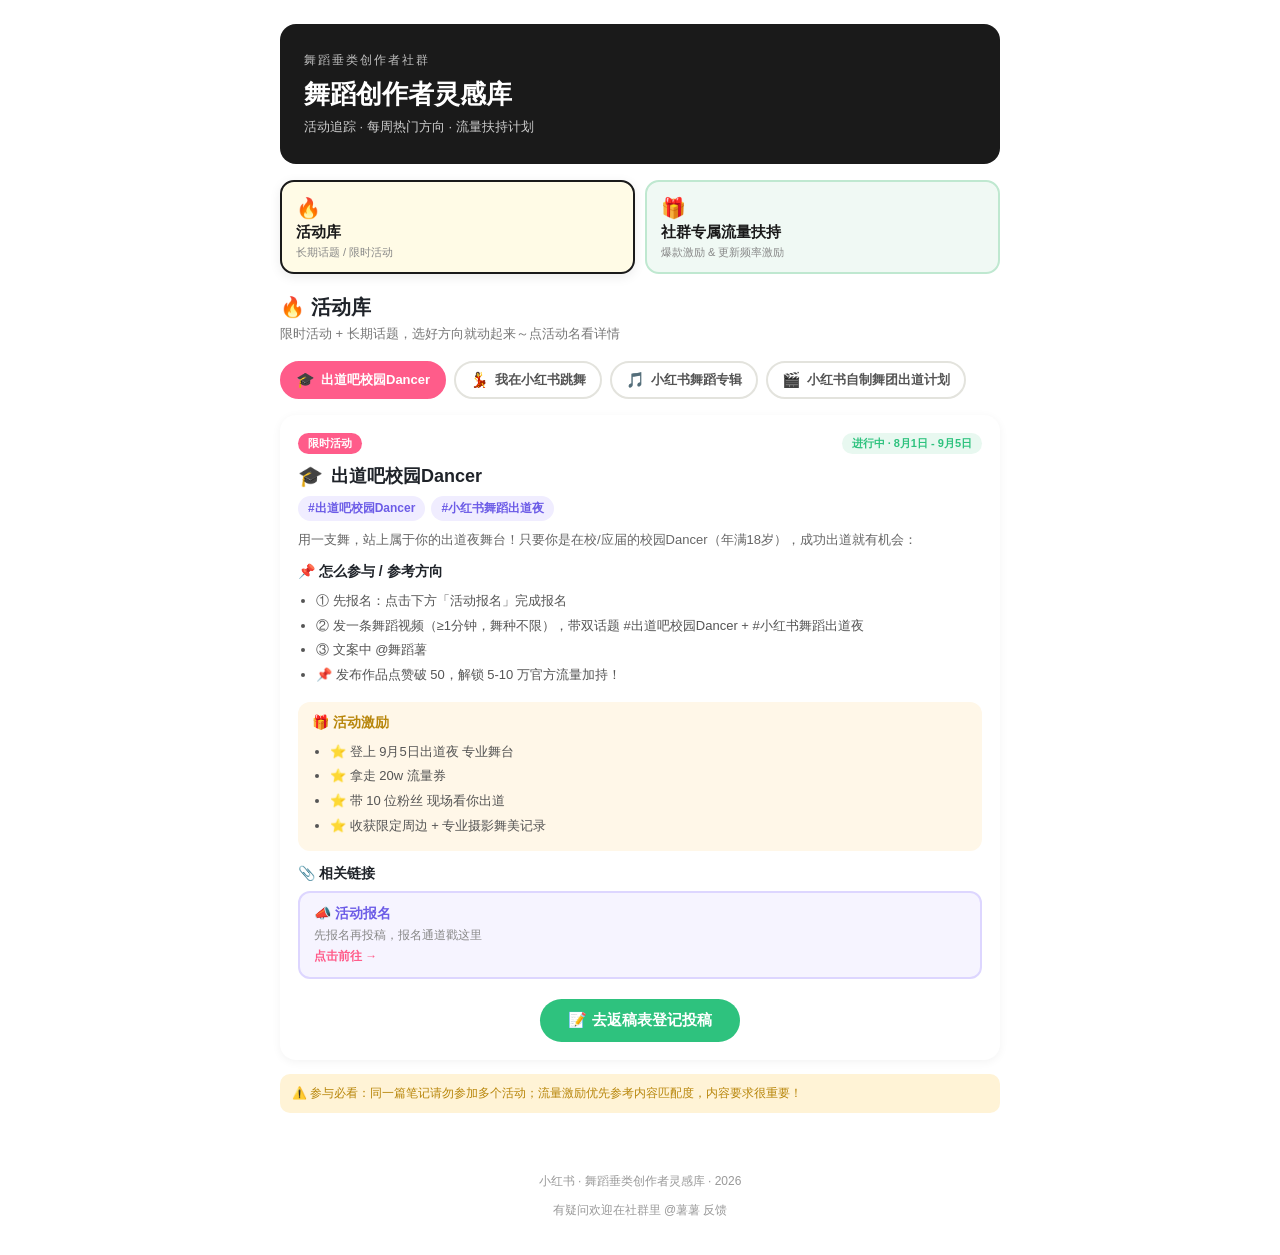
==== index.html @ 810b311f "Add files via upload" ====
<!DOCTYPE html>
<html lang="zh-CN">
<head>
  <meta charset="UTF-8" />
  <meta name="viewport" content="width=device-width, initial-scale=1.0, viewport-fit=cover" />
  <title>舞蹈垂类创作者灵感库</title>
  <script type="module" crossorigin src="./assets/index.standalone-CK1Uzuh5.js"></script>
  <link rel="stylesheet" crossorigin href="./assets/style-BnEIqj7z.css">
</head>
<body>
  <div id="miniapp-root"></div>
</body>
</html>
---- assets/style-BnEIqj7z.css ----
.dance-hub{--hub-yellow: #ffd93d;--hub-pink: #ff5c8a;--hub-green: #2ec27e;--hub-purple: #6c5ce7;--hub-ink: #1a1a1a;--hub-bg: #f7f7f5;max-width:760px;margin:0 auto;padding:20px 16px 40px;font-family:-apple-system,PingFang SC,Helvetica Neue,sans-serif;color:var(--hub-ink)}.hub-header{background:var(--hub-ink);color:#fff;border-radius:16px;padding:28px 24px;margin-bottom:16px}.hub-breadcrumb{font-size:12px;opacity:.72;letter-spacing:2px;margin-bottom:8px}.hub-title{font-size:26px;font-weight:800;margin:0 0 6px}.hub-subtitle{font-size:13px;opacity:.78;margin:0}.tab-nav{display:flex;gap:10px;margin-bottom:20px}.tab-card{flex:1;display:flex;flex-direction:column;align-items:flex-start;gap:3px;background:#faf8f3;border:2px solid #e3e3dd;border-radius:14px;padding:14px 14px 12px;cursor:pointer;transition:border-color .15s ease,transform .15s ease,box-shadow .15s ease,background .15s ease;text-align:left;font-family:inherit}.tab-card--activity{background:#fff0f4;border-color:#ffc9d9}.tab-card--support{background:#f0f9f4;border-color:#bfe8d0}.tab-card:hover{transform:translateY(-2px);box-shadow:0 3px 10px #00000012}.tab-card--activity:hover{border-color:var(--hub-pink)}.tab-card--support:hover{border-color:var(--hub-green)}.tab-card--active{border-color:var(--hub-ink);background:#fffbe6;box-shadow:0 3px 12px #00000014}.tab-card__icon{font-size:20px}.tab-card__label{font-size:15px;font-weight:700;color:var(--hub-ink)}.tab-card__desc{font-size:11px;color:#888}.tab-panel{animation:fadeIn .25s ease}@keyframes fadeIn{0%{opacity:0;transform:translateY(6px)}to{opacity:1;transform:translateY(0)}}.panel-intro h2{font-size:20px;font-weight:800;margin:0 0 4px}.panel-intro p{font-size:13px;color:#777;margin:0 0 18px}.activity-grid{display:flex;flex-direction:column;gap:12px;margin-bottom:18px}.act-subtabs{display:flex;flex-wrap:wrap;gap:8px;margin-bottom:16px}.act-subtab{display:inline-flex;align-items:center;gap:6px;background:#fff;border:2px solid #e3e3dd;border-radius:999px;padding:8px 14px;font-size:13px;font-weight:700;color:#555;cursor:pointer;font-family:inherit;transition:all .15s ease}.act-subtab:hover{border-color:var(--hub-pink);color:var(--hub-pink);transform:translateY(-1px)}.act-subtab--active,.act-subtab--active span,.act-subtab--active *{background:#ff5c8a!important;border-color:#ff5c8a!important;color:#fff!important;text-shadow:none!important;opacity:1!important}.act-subtab--active .act-subtab__emoji{background:transparent!important}.act-subtab__emoji{font-size:15px}.activity-detail{background:#fff;border-radius:16px;padding:18px;box-shadow:0 2px 10px #0000000d;animation:fadeIn .25s ease}.activity-detail__title{font-size:18px;font-weight:800;margin:4px 0 8px;display:flex;align-items:center;gap:8px}.activity-detail__topics{display:flex;flex-wrap:wrap;gap:6px;margin-bottom:10px}.topic-chip{font-size:12px;font-weight:700;color:var(--hub-purple);background:#f0edff;border-radius:999px;padding:4px 10px}.activity-detail__section{margin-top:14px}.activity-detail__section-title{font-size:14px;font-weight:800;margin:0 0 8px}.activity-detail__section--reward{background:#fff7e8;border-radius:12px;padding:12px 14px}.activity-detail__section--reward .activity-detail__section-title{color:#b8860b}.link-cards{display:flex;flex-direction:column;gap:10px}.link-card{display:flex;flex-direction:column;align-items:flex-start;gap:4px;background:#f6f4ff;border:2px solid #ddd6ff;border-radius:12px;padding:12px 14px;cursor:pointer;font-family:inherit;text-align:left;transition:all .15s ease}.link-card:hover{border-color:var(--hub-purple);transform:translateY(-1px);box-shadow:0 3px 10px #6c5ce726}.link-card__label{font-size:14px;font-weight:800;color:var(--hub-purple)}.link-card__desc{font-size:12px;color:#888}.link-card__go{font-size:12px;font-weight:700;color:var(--hub-pink)}.no-form-tip{margin-top:14px;background:#e8f8f0;color:var(--hub-green);font-size:13px;font-weight:700;border-radius:10px;padding:10px 14px;text-align:center}.activity-notice{margin-top:14px;font-size:12px;color:#b8860b;background:#fff3d6;border-radius:10px;padding:10px 12px;line-height:1.6}.cta-row--inline{margin-top:16px}.activity-card{background:#fff;border-radius:16px;padding:18px;box-shadow:0 2px 10px #0000000d}.activity-card__head{display:flex;justify-content:space-between;margin-bottom:10px}.activity-badge{font-size:11px;font-weight:700;padding:3px 10px;border-radius:999px;color:#fff}.activity-badge--long{background:var(--hub-purple)}.activity-badge--flash{background:var(--hub-pink)}.activity-status{font-size:11px;font-weight:700;padding:3px 10px;border-radius:999px}.activity-status--live{background:#e8f8f0;color:var(--hub-green)}.activity-status--soon{background:#fff3d6;color:#b8860b}.activity-card__title{font-size:17px;font-weight:800;margin:0 0 6px;display:flex;align-items:center;gap:8px}.activity-card__emoji{font-size:20px}.activity-card__tagline{font-size:13px;color:#666;margin:0 0 10px}.activity-card__directions{margin:0;padding-left:18px;font-size:13px;color:#555;line-height:1.9}.topic-list{display:flex;flex-direction:column;gap:12px}.topic-card{display:flex;gap:14px;background:#fff;border-radius:16px;padding:18px;box-shadow:0 2px 10px #0000000d}.topic-card__rank{flex-shrink:0;width:40px;height:40px;border-radius:50%;background:var(--hub-yellow);display:flex;align-items:center;justify-content:center;font-weight:800;font-size:15px}.topic-card__body{flex:1;min-width:0}.topic-card__title{font-size:16px;font-weight:800;margin:0 0 6px;display:flex;gap:6px;align-items:center}.topic-card__why{font-size:12px;color:#888;background:#f4f4f2;border-radius:8px;padding:8px 10px;margin:0 0 8px}.topic-card__angles{margin:0 0 8px;padding-left:18px;font-size:13px;color:#555;line-height:1.8}.topic-card__refs{display:flex;flex-wrap:wrap;gap:8px}.ref-link{font-size:12px;color:var(--hub-purple);background:#f0edff;border:none;border-radius:999px;padding:5px 12px;cursor:pointer;font-family:inherit}.support-block{background:#fff;border-radius:16px;padding:18px;margin-bottom:14px;box-shadow:0 2px 10px #0000000d}.support-block__title{font-size:16px;font-weight:800;margin:0 0 12px;display:flex;align-items:center;gap:8px}.support-block__no{display:inline-flex;align-items:center;justify-content:center;min-width:28px;height:28px;border-radius:8px;font-size:13px;color:#fff}.support-block:nth-of-type(1) .support-block__no{background:var(--hub-pink)}.support-block:nth-of-type(2) .support-block__no{background:var(--hub-green)}.tier-table{display:flex;flex-direction:column;gap:8px}.tier-row{display:flex;flex-wrap:wrap;align-items:center;gap:6px 12px;background:#fafaf8;border-radius:10px;padding:10px 14px;font-size:13px}.tier-row--hot{background:#fff3d6}.tier-row__name{flex-basis:100%;font-weight:800;font-size:13.5px}.tier-row__condition{flex:1 1 55%;color:#666}.tier-row__reward{flex:1 1 100%;font-weight:700;color:var(--hub-pink)}.support-block--rules{background:#f4f4f2;box-shadow:none}.rules-list{margin:0;padding-left:18px;font-size:12.5px;color:#666;line-height:1.9}.cta-row{display:flex;justify-content:center;gap:12px;margin-top:20px}.cta-btn{border:none;border-radius:999px;padding:12px 28px;font-size:15px;font-weight:800;cursor:pointer;font-family:inherit;transition:transform .15s ease}.cta-btn:hover{transform:translateY(-2px)}.cta-btn--green{background:var(--hub-green);color:#fff}.cta-btn--black{background:var(--hub-ink);color:#fff}.weekly-form-entry{margin-top:20px;text-align:center}.weekly-form-entry__tip{margin-top:8px;font-size:12px;color:#999}.cta-btn--disabled{opacity:.55;cursor:not-allowed}.cta-btn--disabled:hover{transform:none}.hub-footer{text-align:center;margin-top:36px;font-size:12px;color:#999}.hub-footer-tip{margin-top:4px}@media (max-width: 480px){.tab-nav{flex-direction:column}.tier-row__condition{flex-basis:100%}}.miniapp-root{display:flex;flex-direction:column;height:100%;min-height:320px;padding:16px 20px;box-sizing:border-box;color:var(--dibp-text-primary, #1f2329);background:var(--dibp-bg, #ffffff);font-family:-apple-system,BlinkMacSystemFont,PingFang SC,Helvetica Neue,Arial,sans-serif}.miniapp-header{border-bottom:1px solid var(--dibp-border, #e5e6eb);padding-bottom:12px;margin-bottom:16px}.miniapp-header h1{font-size:18px;font-weight:600;margin:0 0 4px}.miniapp-subtitle{font-size:12px;color:var(--dibp-text-secondary, #86909c);margin:0}.miniapp-main{flex:1;min-height:0}.miniapp-footer{margin-top:16px;padding-top:12px;border-top:1px dashed var(--dibp-border, #e5e6eb);font-size:12px;color:var(--dibp-text-tertiary, #a9aeb8)}
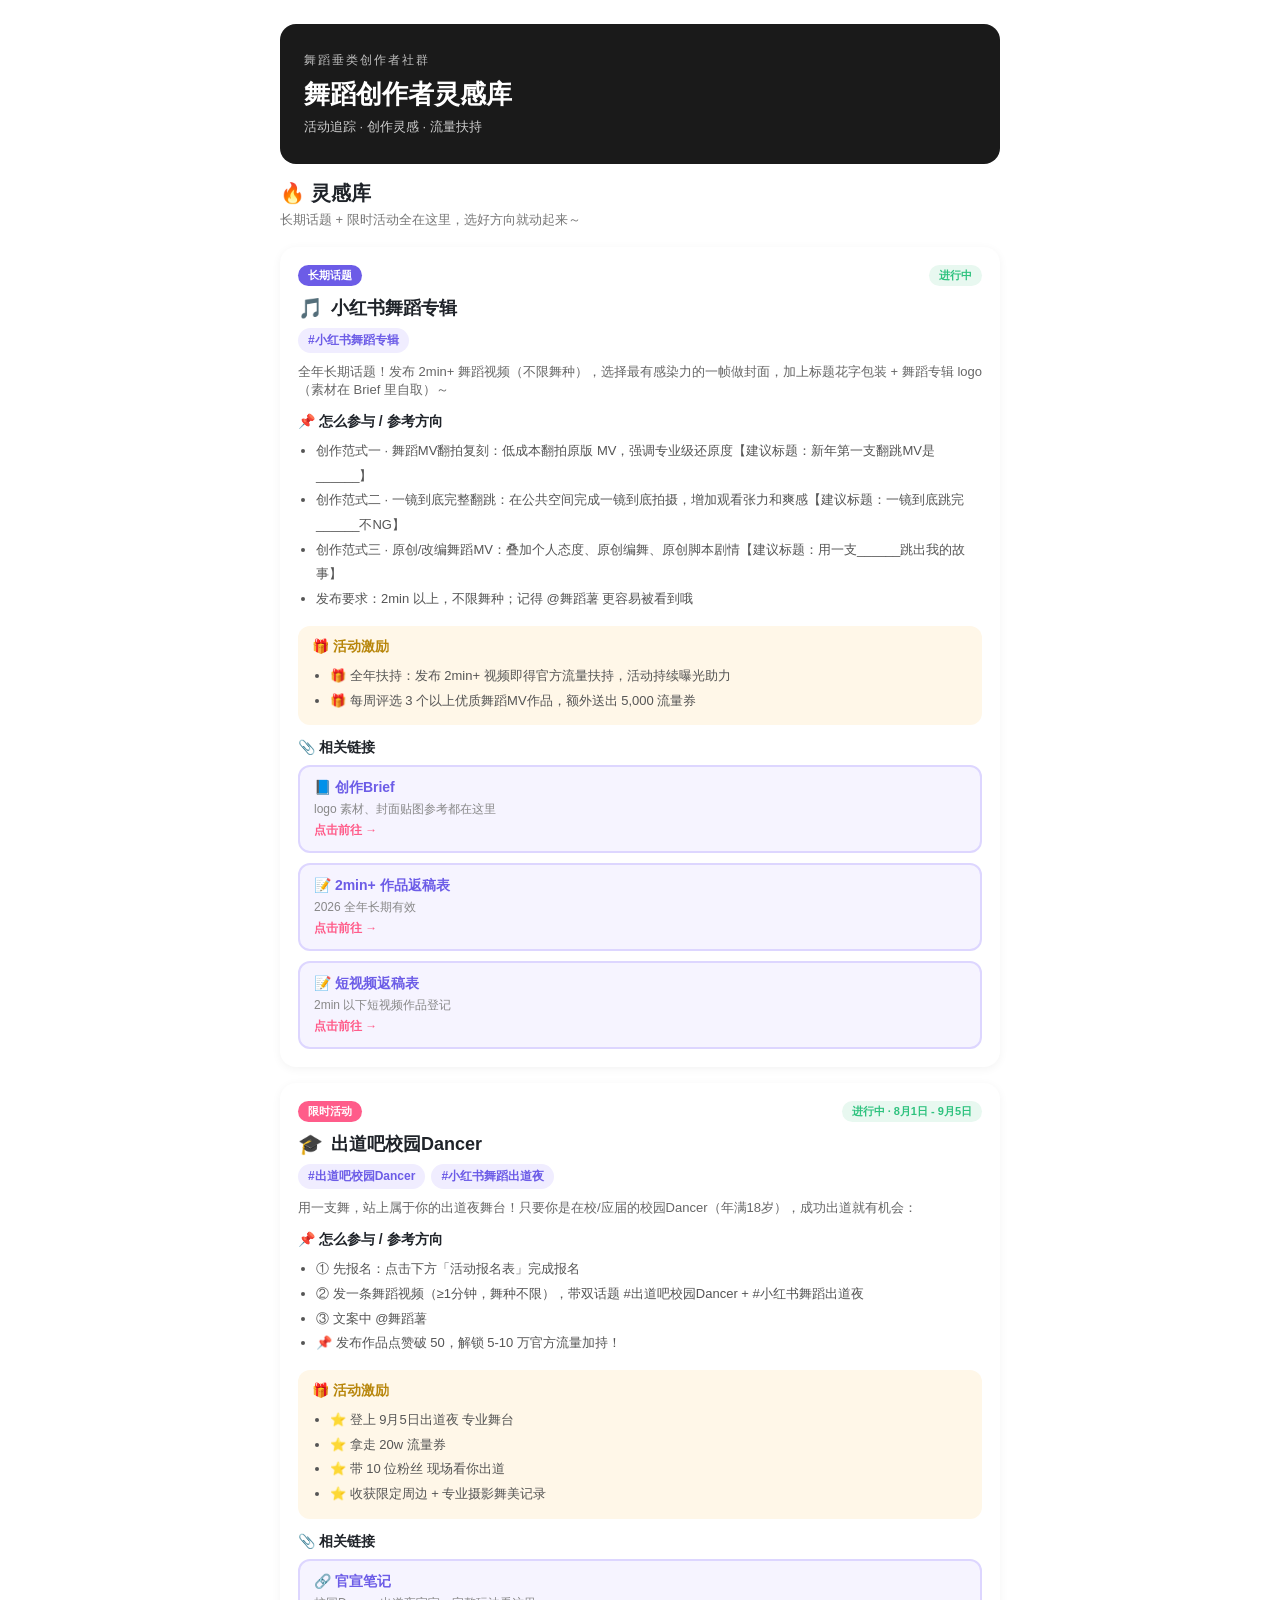
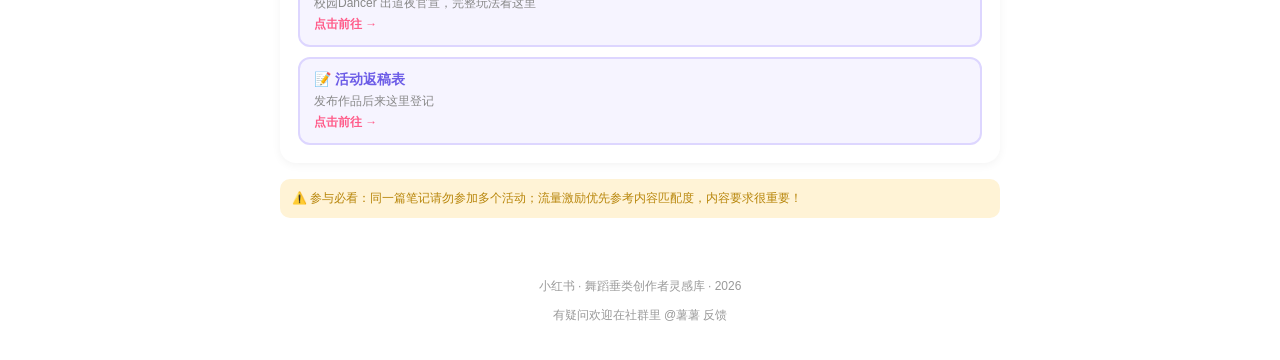
==== commit 7545d726: "Add files via upload" ====
--- a/index.html
+++ b/index.html
@@ -4,7 +4,7 @@
   <meta charset="UTF-8" />
   <meta name="viewport" content="width=device-width, initial-scale=1.0, viewport-fit=cover" />
   <title>舞蹈垂类创作者灵感库</title>
-  <script type="module" crossorigin src="./assets/index.standalone-CK1Uzuh5.js"></script>
+  <script type="module" crossorigin src="./assets/index.standalone-Bqd58ZTd.js"></script>
   <link rel="stylesheet" crossorigin href="./assets/style-BnEIqj7z.css">
 </head>
 <body>
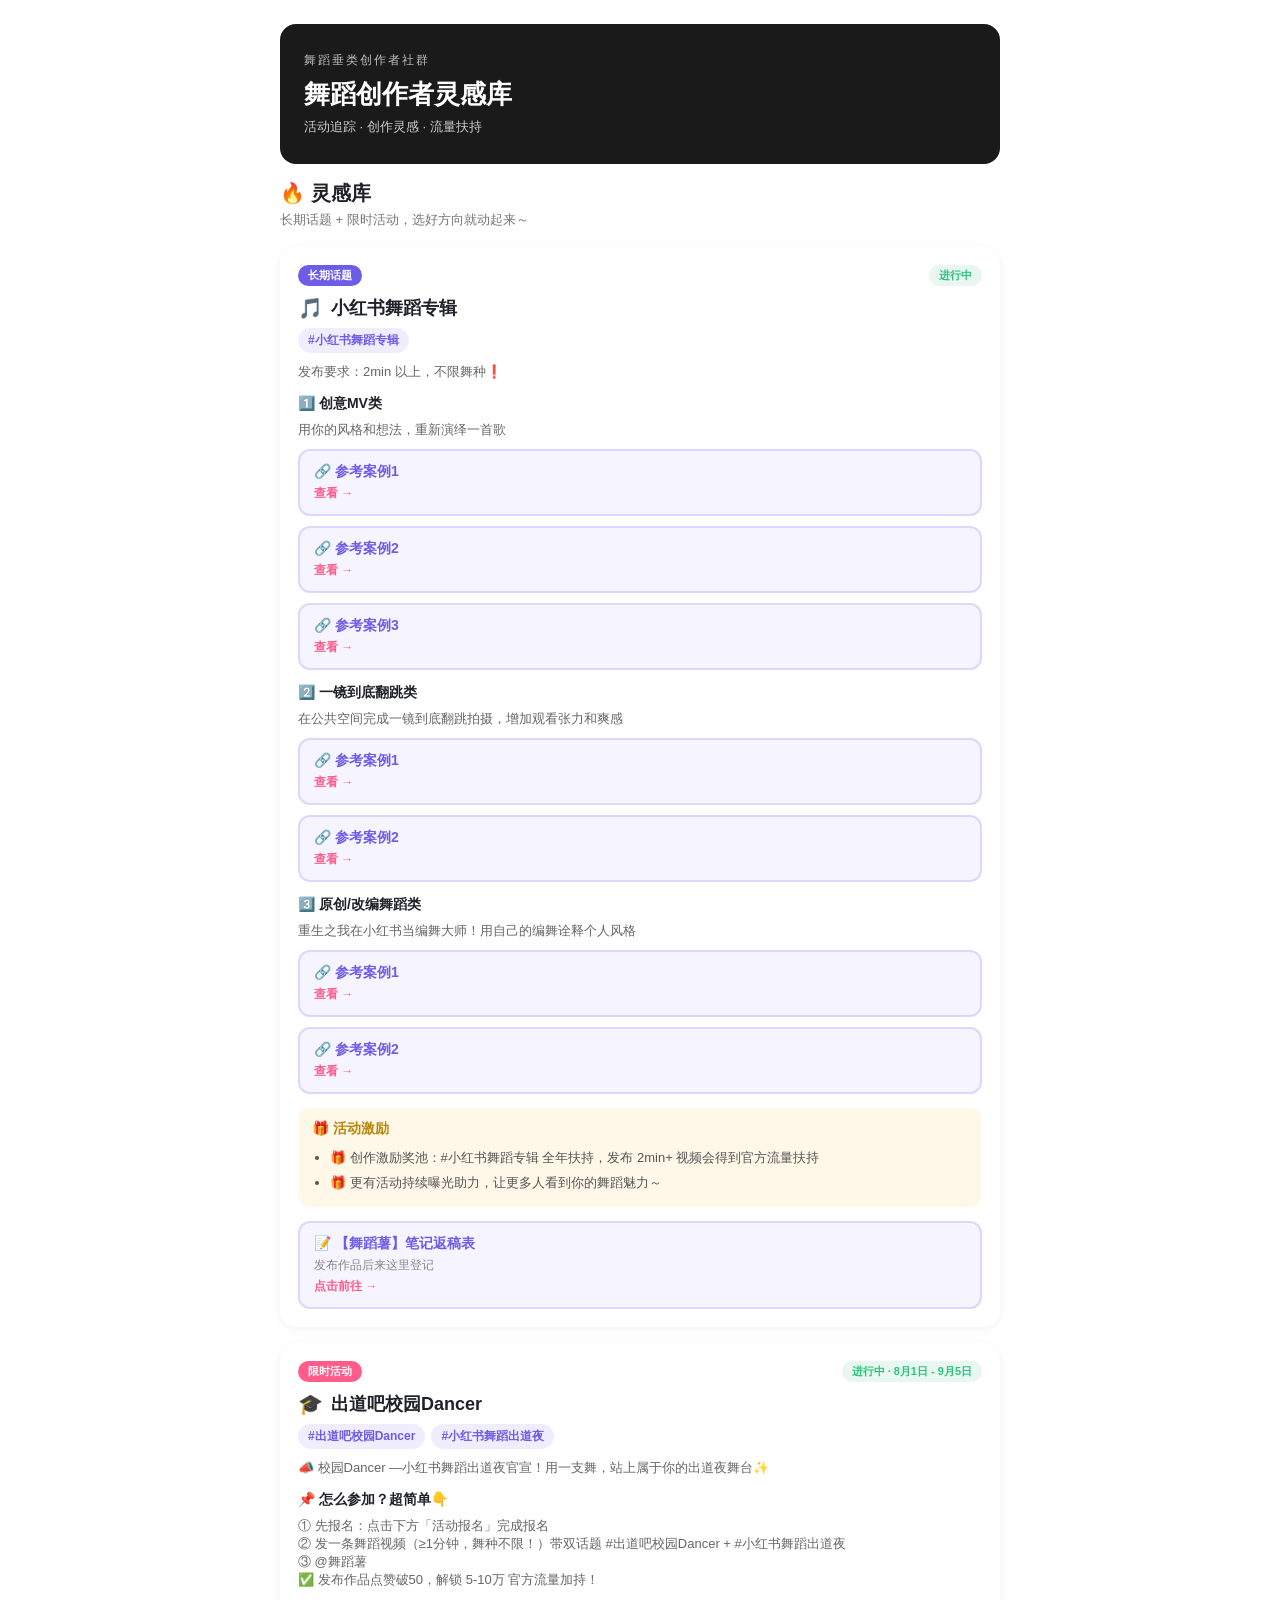
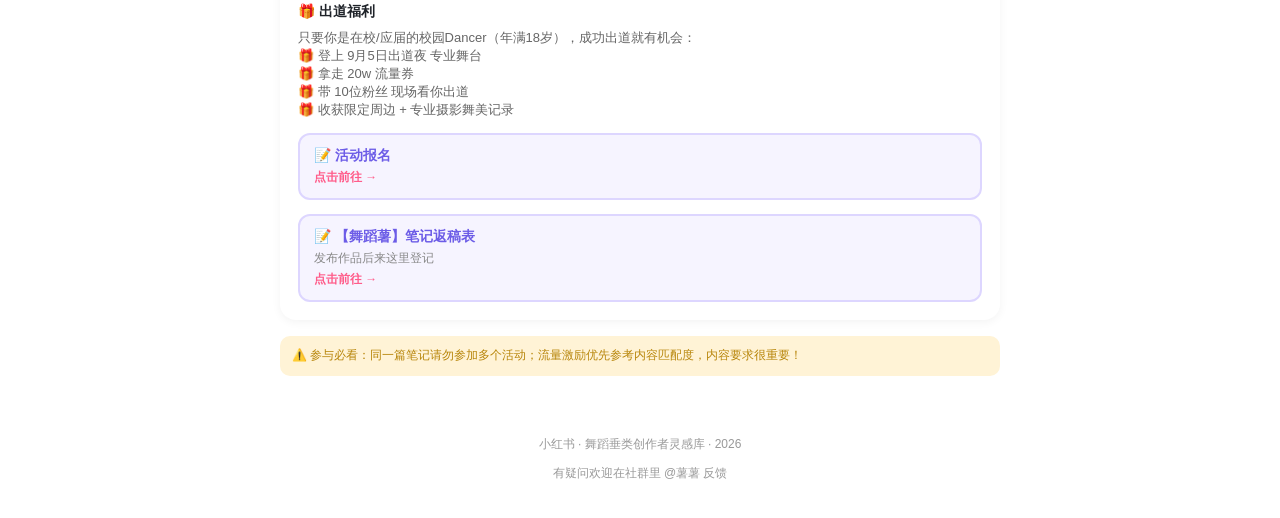
==== commit 03f71336: "Add files via upload" ====
--- a/index.html
+++ b/index.html
@@ -4,7 +4,7 @@
   <meta charset="UTF-8" />
   <meta name="viewport" content="width=device-width, initial-scale=1.0, viewport-fit=cover" />
   <title>舞蹈垂类创作者灵感库</title>
-  <script type="module" crossorigin src="./assets/index.standalone-Bqd58ZTd.js"></script>
+  <script type="module" crossorigin src="./assets/index.standalone-BrmzKOTJ.js"></script>
   <link rel="stylesheet" crossorigin href="./assets/style-BnEIqj7z.css">
 </head>
 <body>
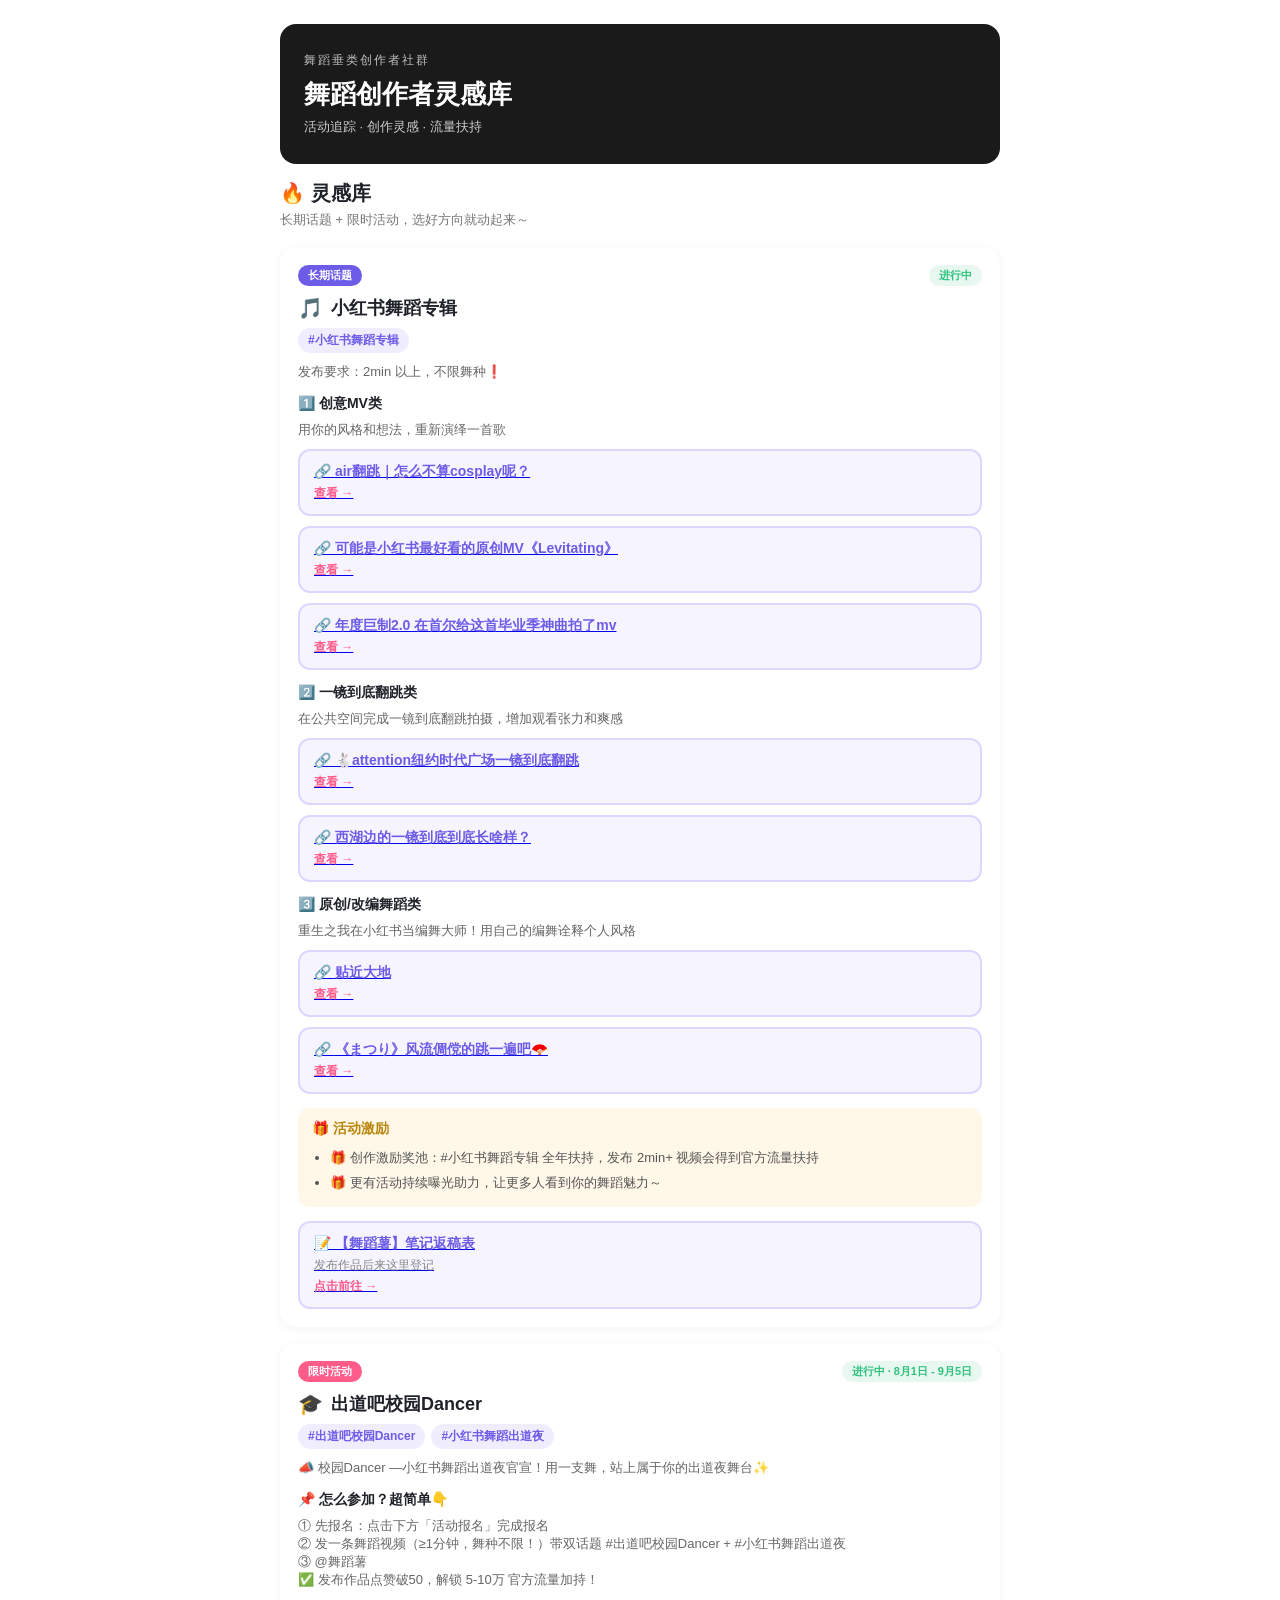
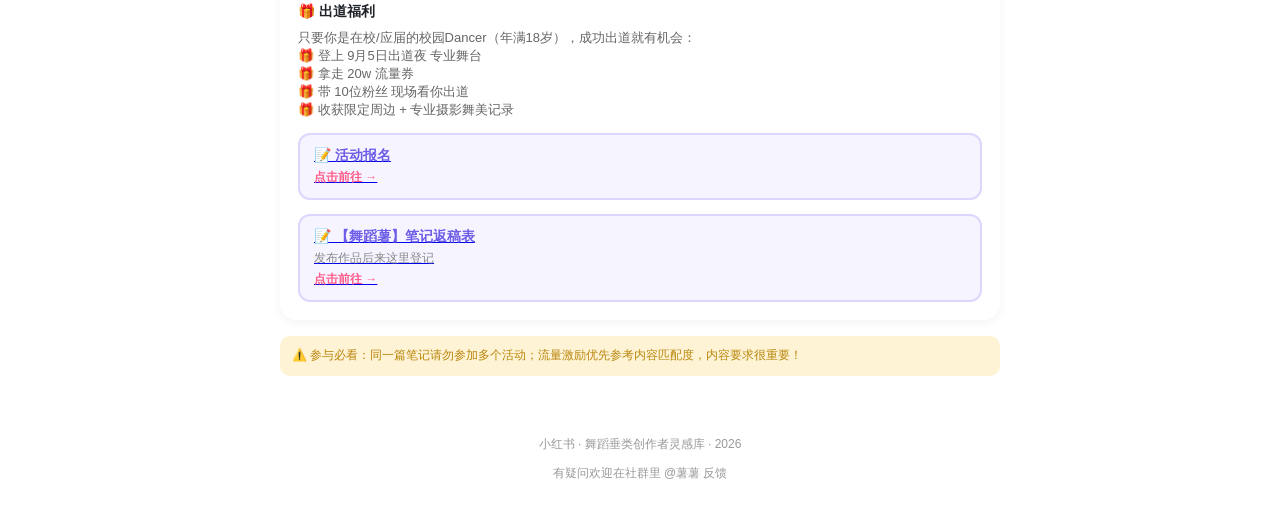
==== commit eda4e47a: "Add files via upload" ====
--- a/index.html
+++ b/index.html
@@ -4,7 +4,7 @@
   <meta charset="UTF-8" />
   <meta name="viewport" content="width=device-width, initial-scale=1.0, viewport-fit=cover" />
   <title>舞蹈垂类创作者灵感库</title>
-  <script type="module" crossorigin src="./assets/index.standalone-BrmzKOTJ.js"></script>
+  <script type="module" crossorigin src="./assets/index.standalone-DJlU94ii.js"></script>
   <link rel="stylesheet" crossorigin href="./assets/style-BnEIqj7z.css">
 </head>
 <body>
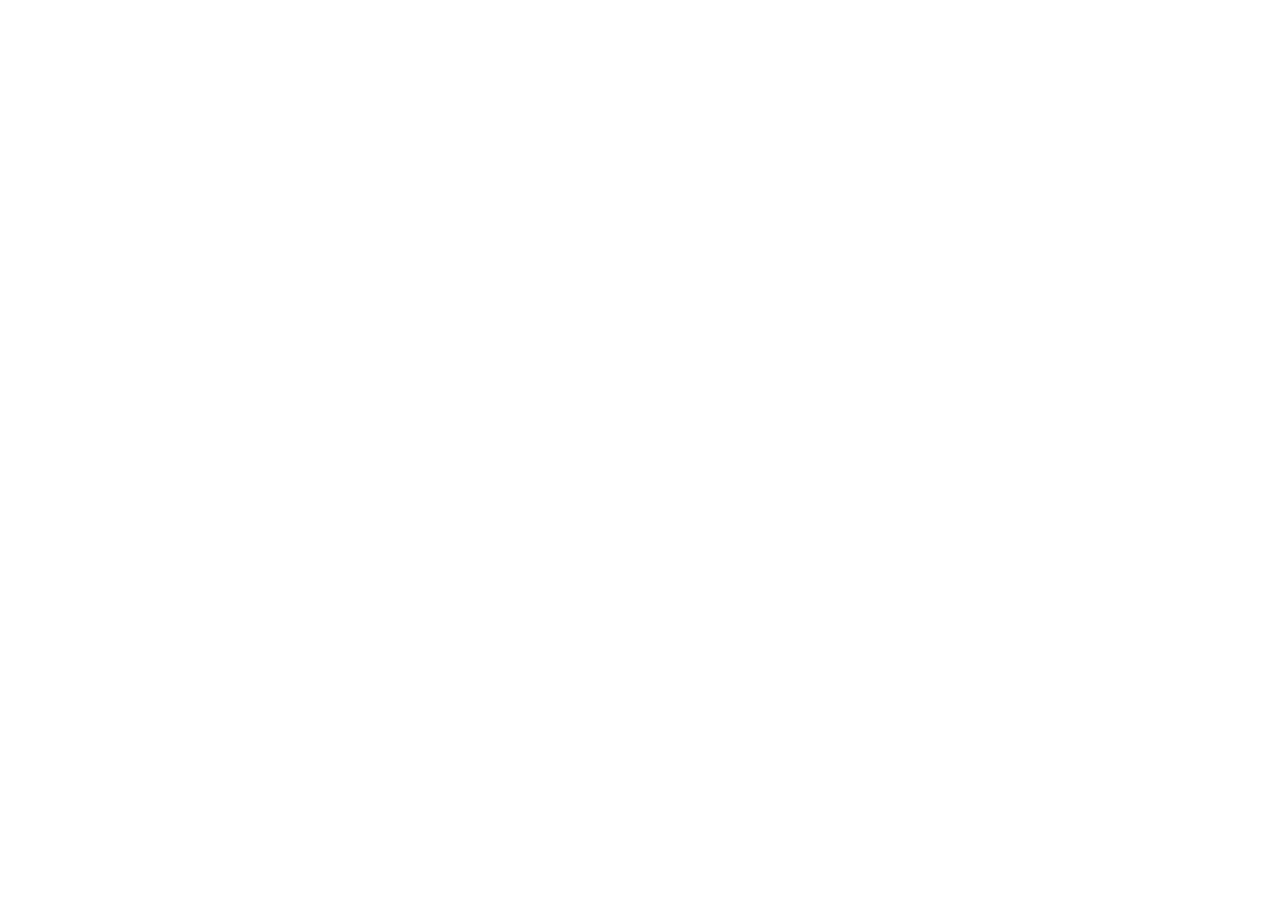
==== commit 191070ef: "Update script source in index.html" ====
--- a/index.html
+++ b/index.html
@@ -4,7 +4,7 @@
   <meta charset="UTF-8" />
   <meta name="viewport" content="width=device-width, initial-scale=1.0, viewport-fit=cover" />
   <title>舞蹈垂类创作者灵感库</title>
-  <script type="module" crossorigin src="./assets/index.standalone-DJlU94ii.js"></script>
+  <script type="module" crossorigin src="./assets/index.standalone-DanceHub2026v2.js"></script>
   <link rel="stylesheet" crossorigin href="./assets/style-BnEIqj7z.css">
 </head>
 <body>
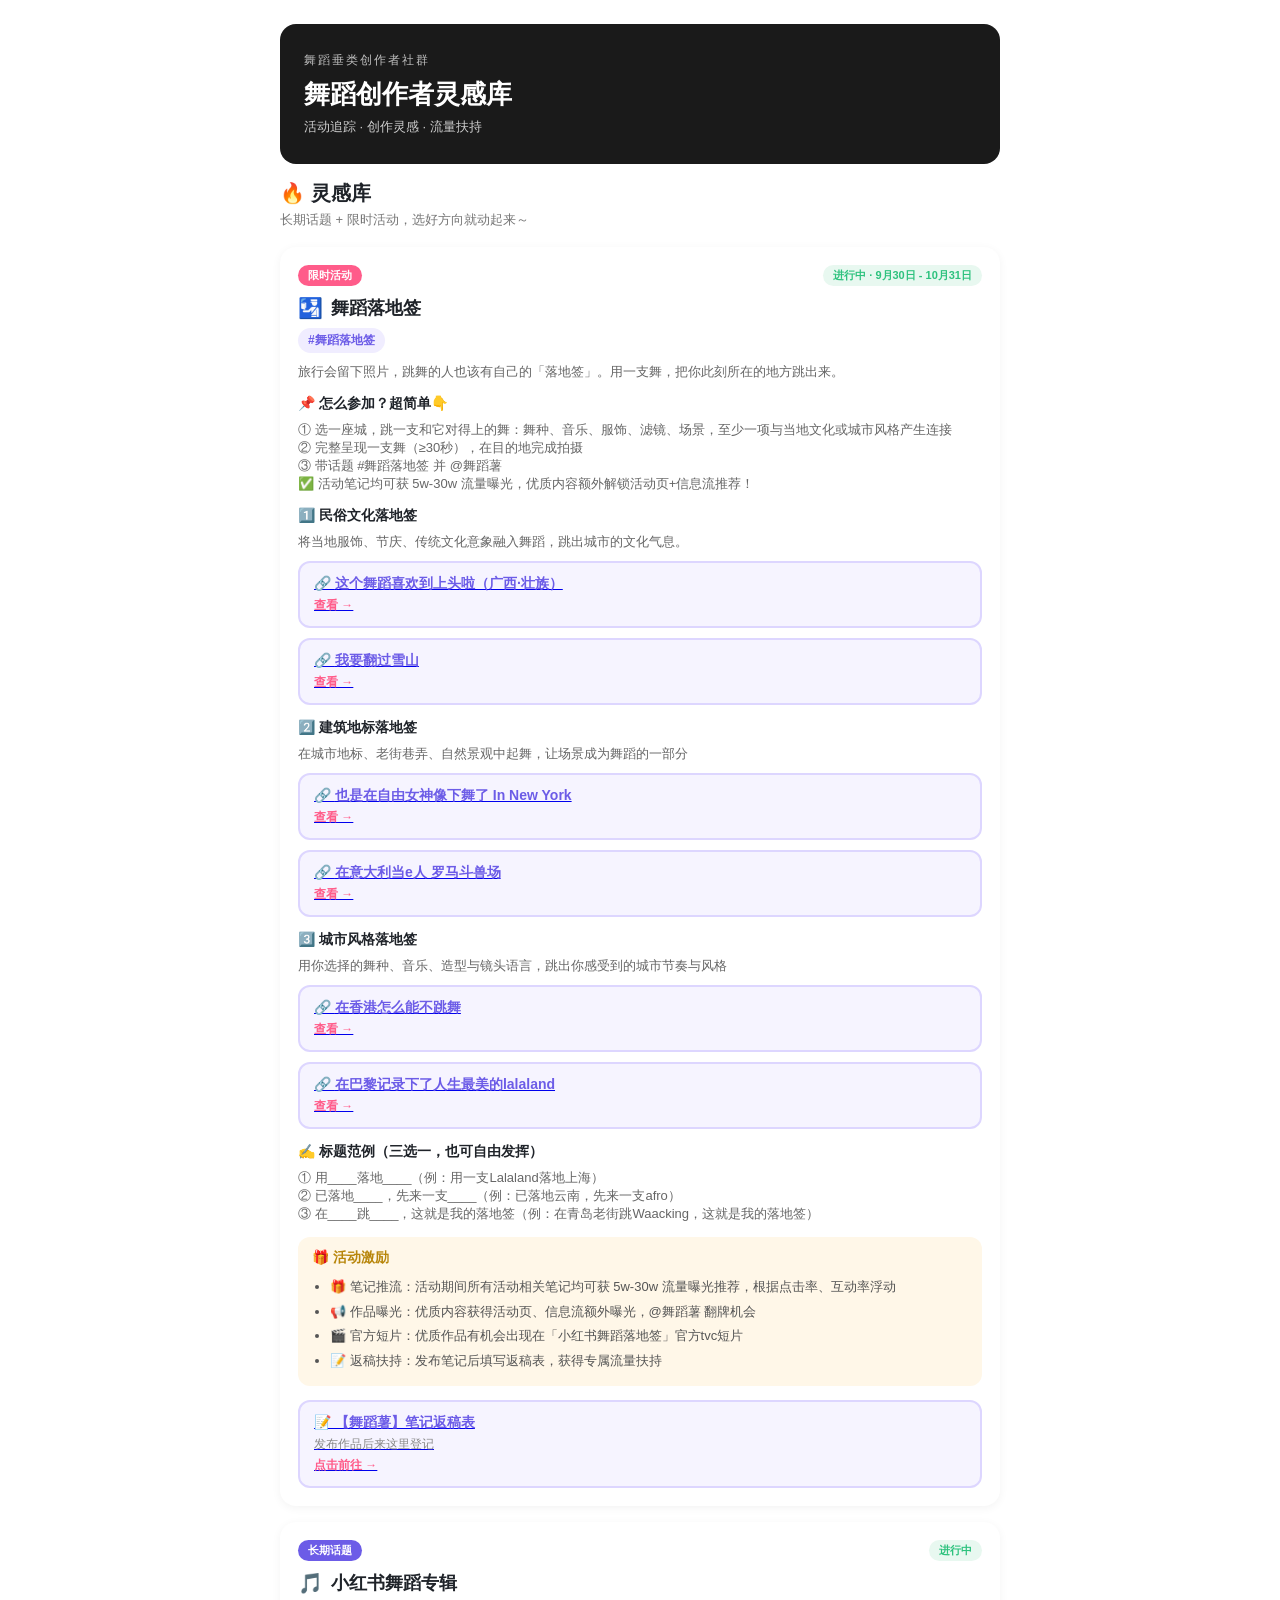
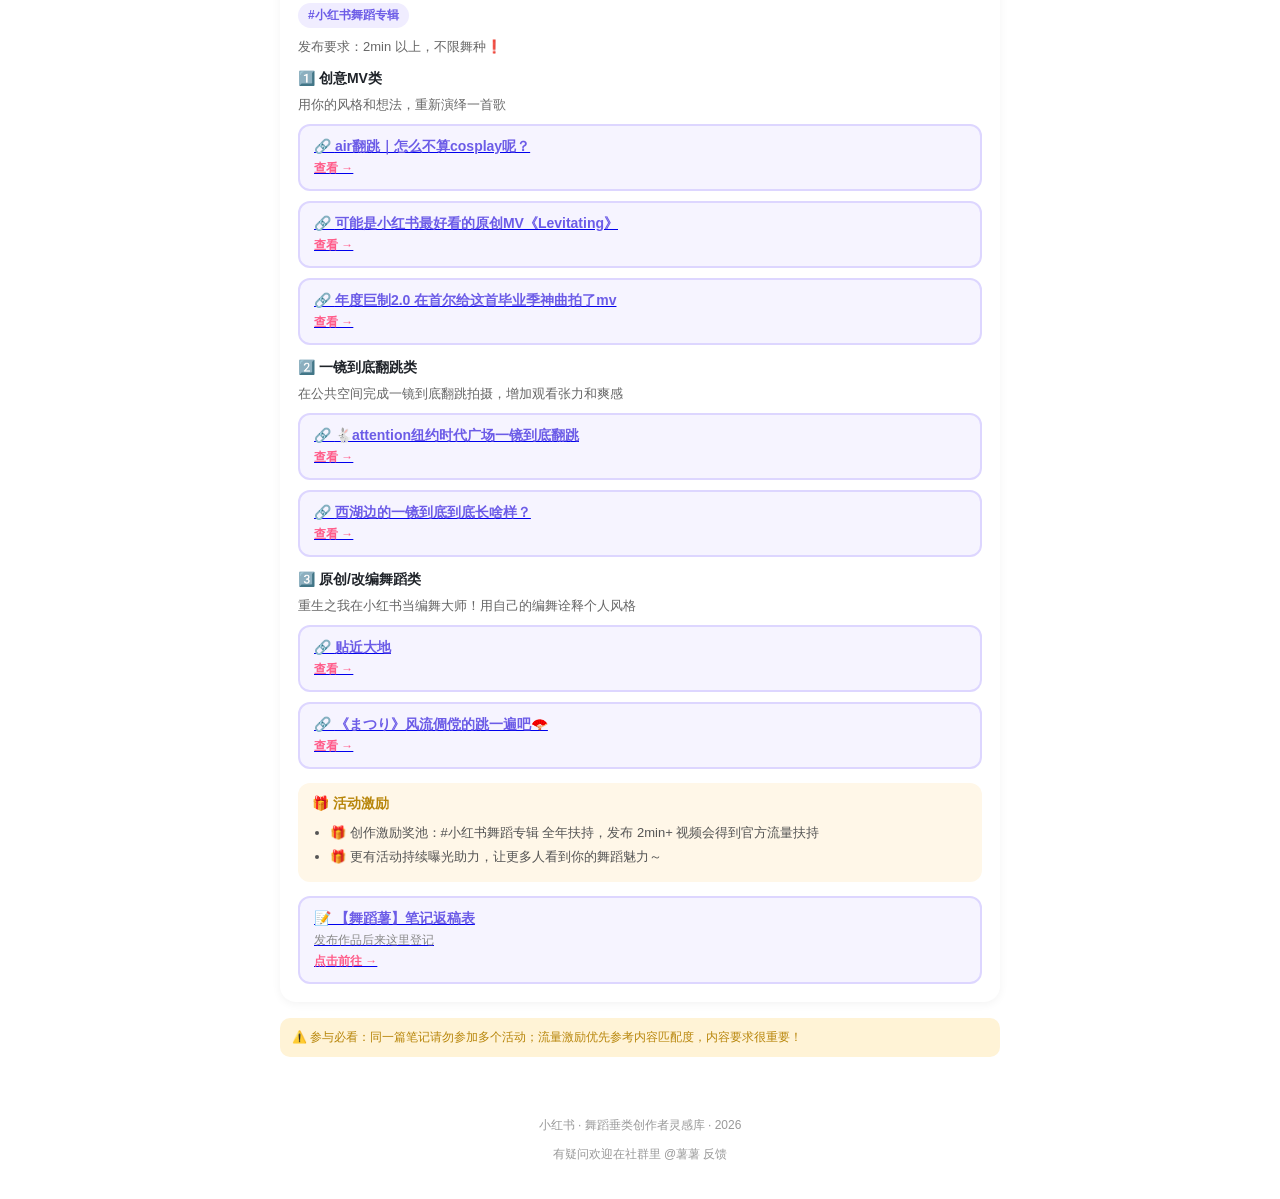
==== commit 9248e491: "Update index.html" ====
--- a/index.html
+++ b/index.html
@@ -4,7 +4,7 @@
   <meta charset="UTF-8" />
   <meta name="viewport" content="width=device-width, initial-scale=1.0, viewport-fit=cover" />
   <title>舞蹈垂类创作者灵感库</title>
-  <script type="module" crossorigin src="./assets/index.standalone-DanceHub2026v2.js"></script>
+  <script type="module" crossorigin src="./assets/index.standalone-DanceHub2026v3.js"></script>
   <link rel="stylesheet" crossorigin href="./assets/style-BnEIqj7z.css">
 </head>
 <body>
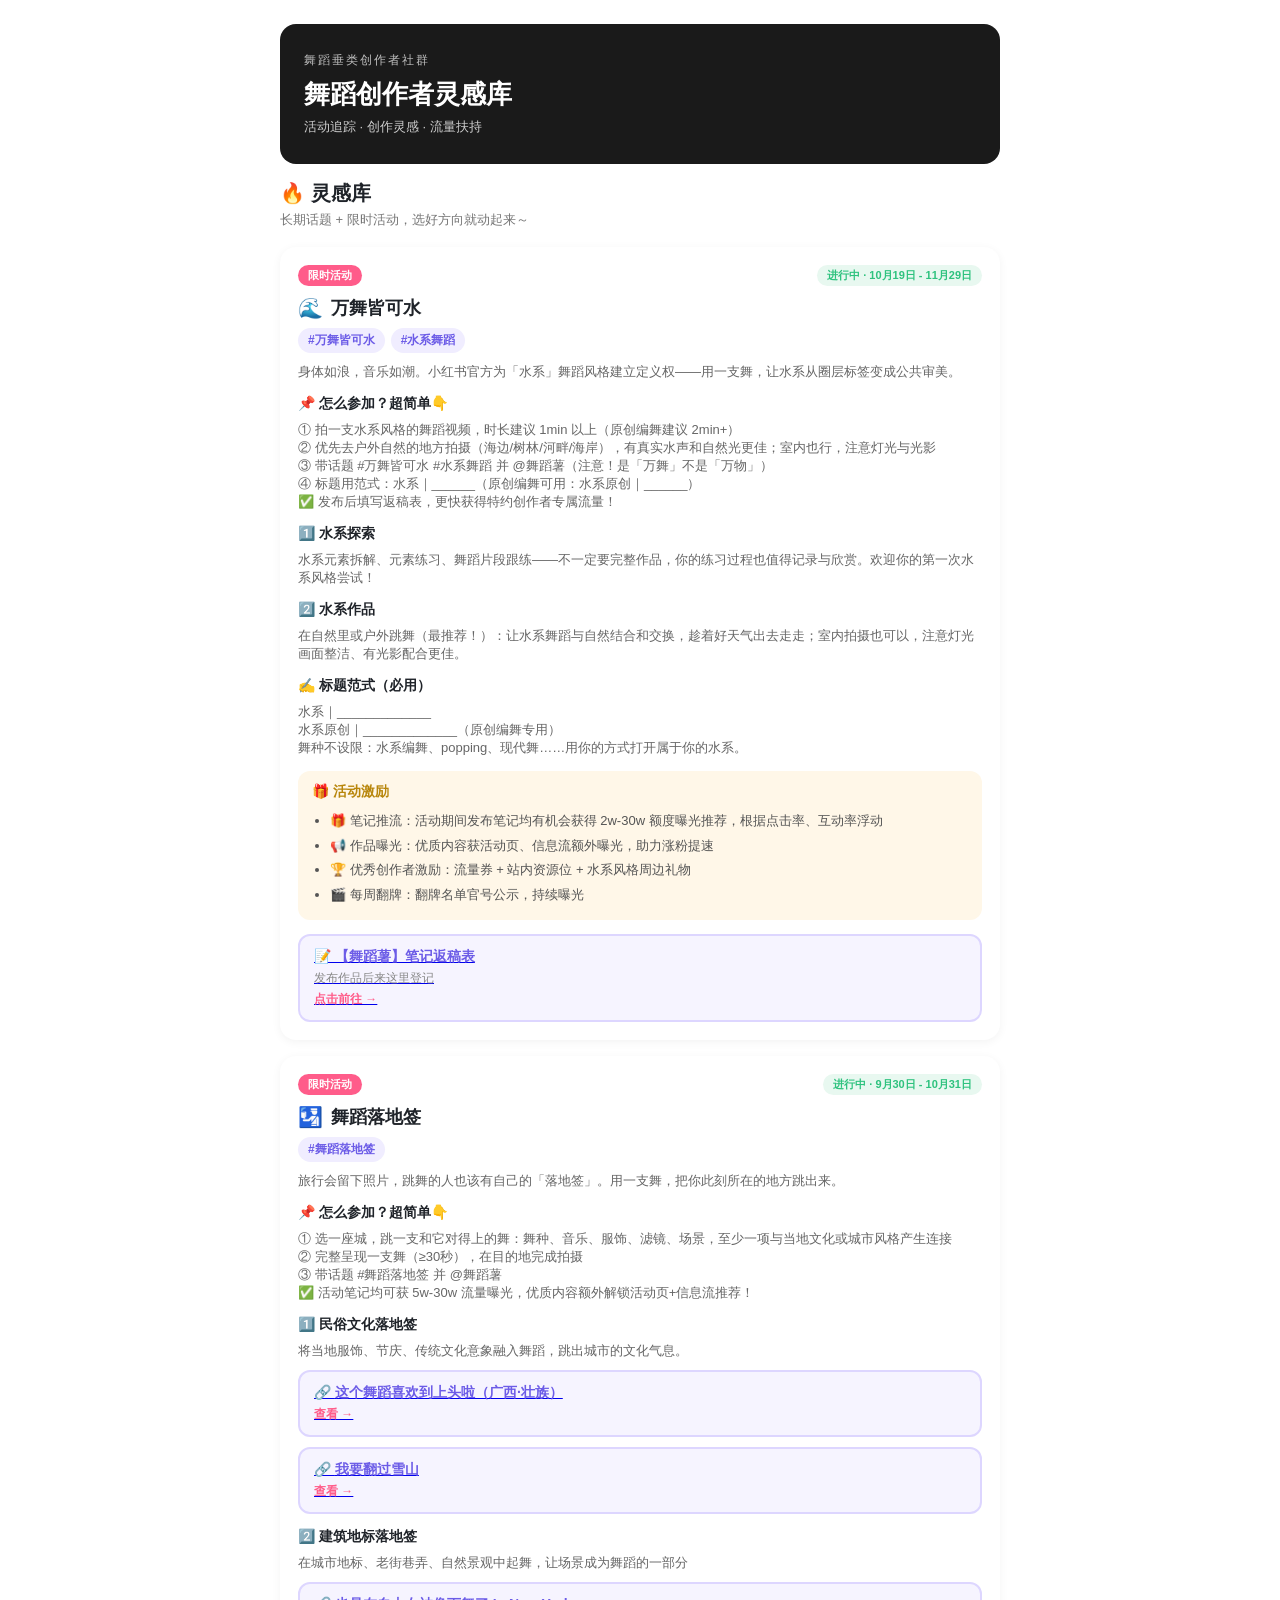
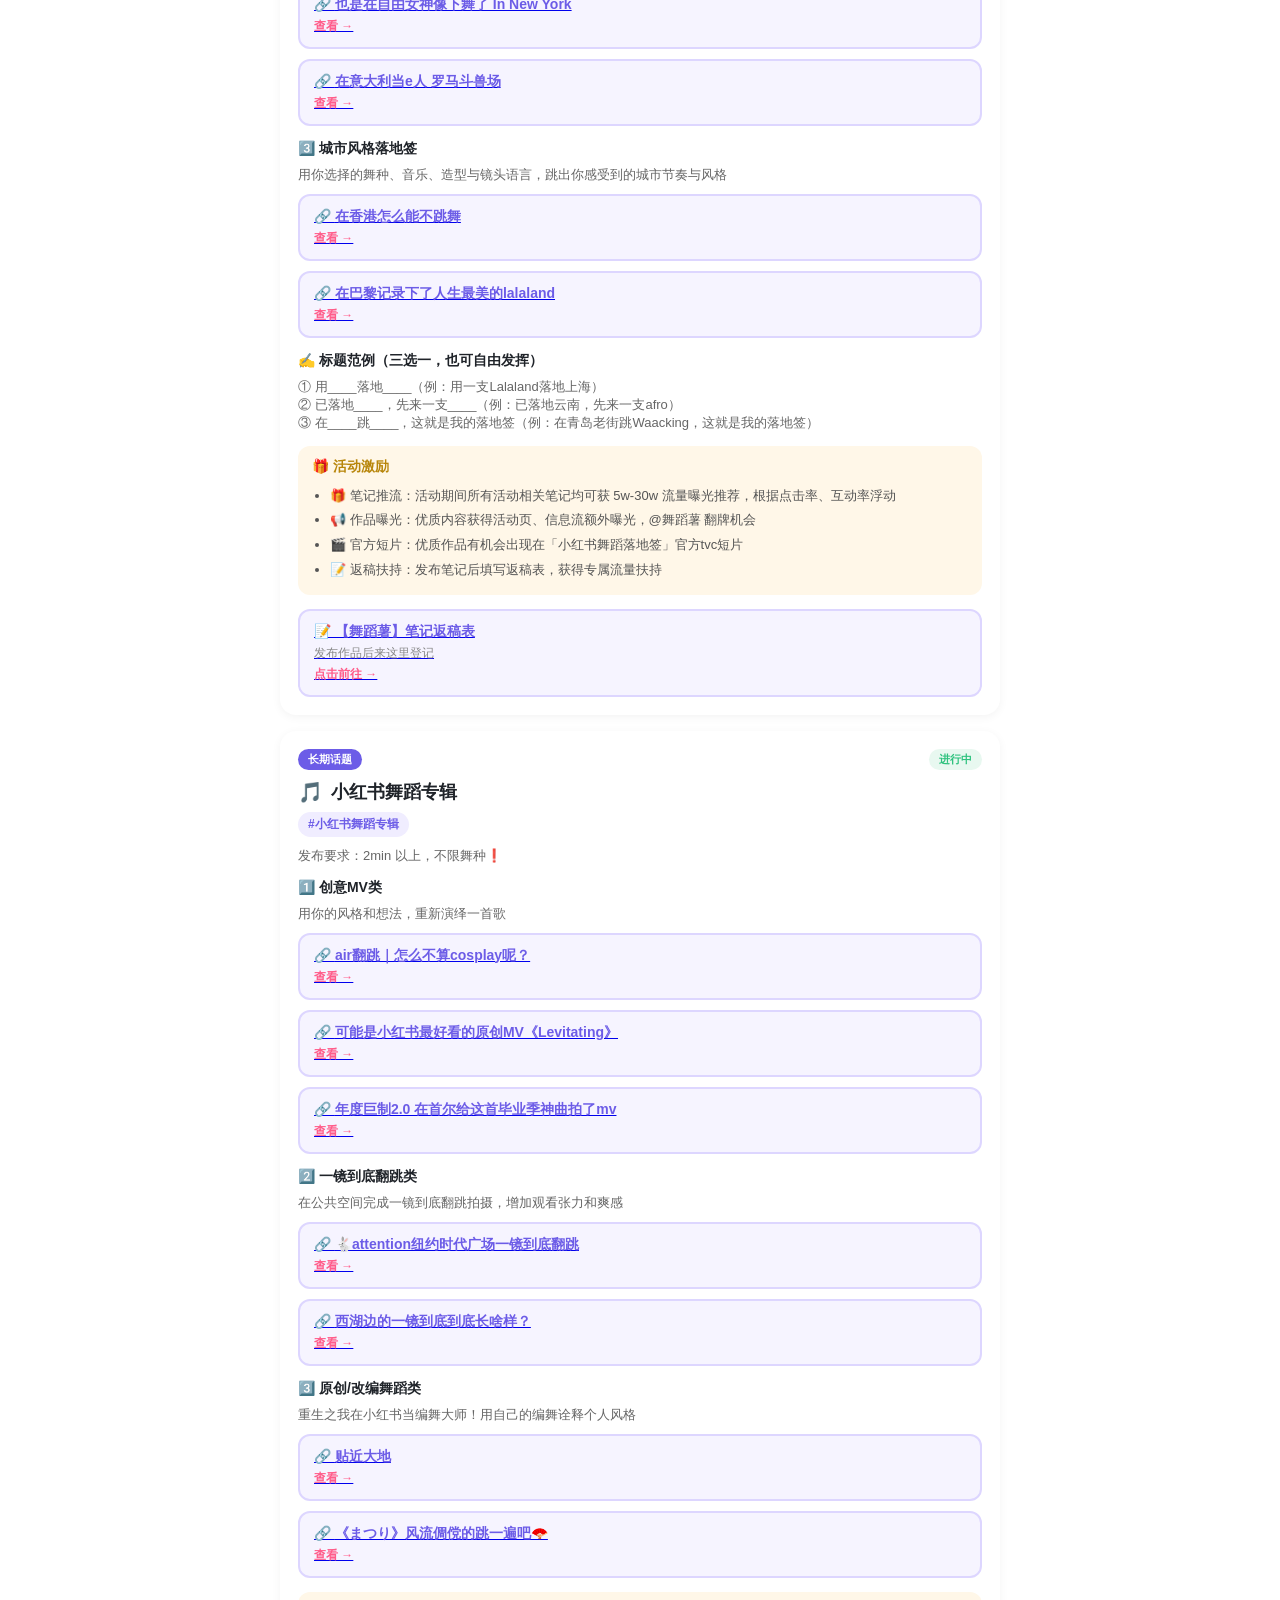
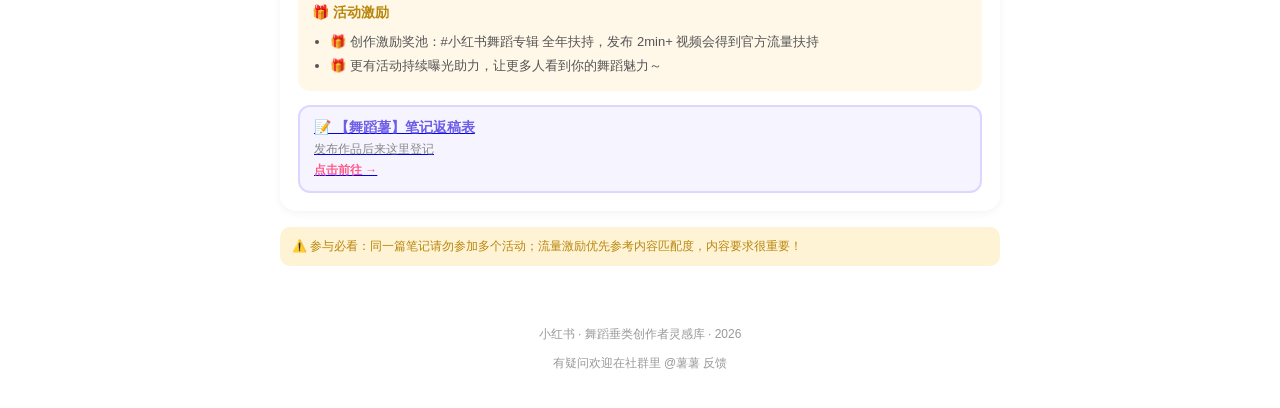
==== commit 233db850: "Add files via upload" ====
--- a/index.html
+++ b/index.html
@@ -4,7 +4,7 @@
   <meta charset="UTF-8" />
   <meta name="viewport" content="width=device-width, initial-scale=1.0, viewport-fit=cover" />
   <title>舞蹈垂类创作者灵感库</title>
-  <script type="module" crossorigin src="./assets/index.standalone-DanceHub2026v3.js"></script>
+  <script type="module" crossorigin src="./assets/index.standalone-DanceHub2026v4.js"></script>
   <link rel="stylesheet" crossorigin href="./assets/style-BnEIqj7z.css">
 </head>
 <body>
